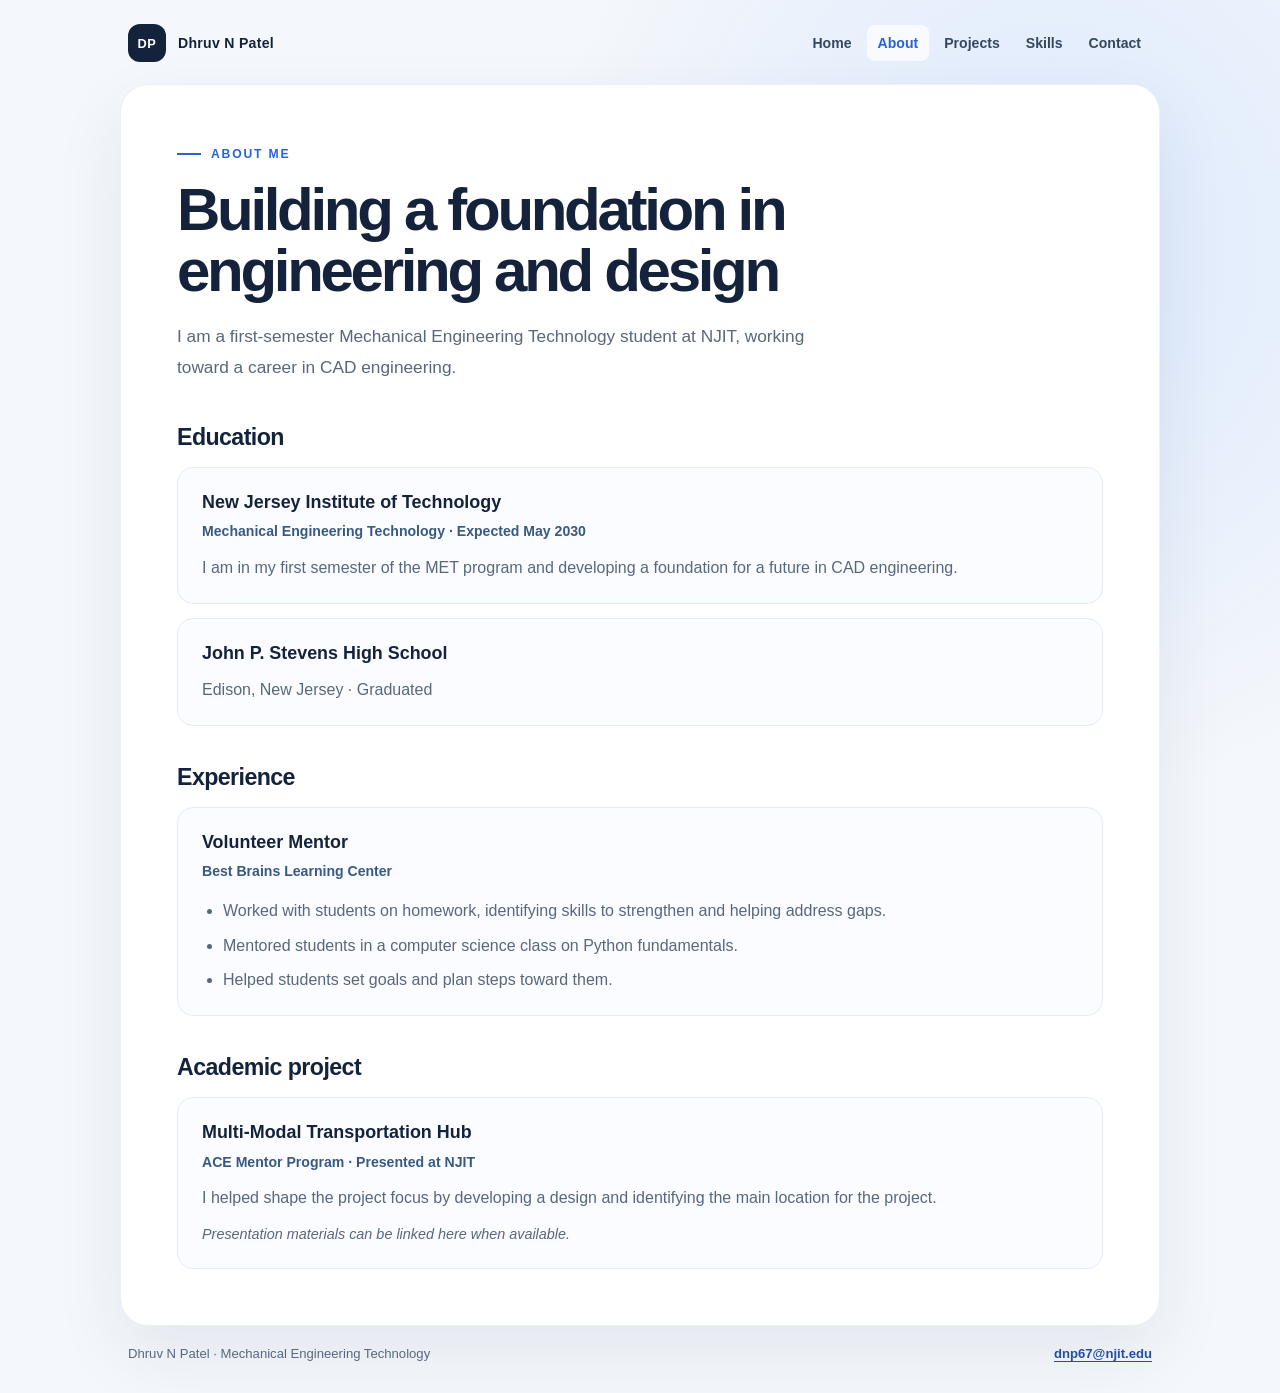
==== about.html @ a8a4599f "Build complete personal portfolio site" ====
<!DOCTYPE html>
<html lang="en">
  <head>
    <meta charset="UTF-8">
    <meta name="viewport" content="width=device-width, initial-scale=1">
    <title>About Dhruv N Patel | Portfolio</title>
    <meta name="description" content="Learn about Dhruv N Patel's education, career direction, and experience.">
    <link rel="stylesheet" href="style.css">
  </head>
  <body>
    <div class="site-shell">
      <a class="skip-link" href="#main-content">Skip to main content</a>
      <header class="site-header">
        <div class="header-topbar">
          <a class="brand" href="index.html" aria-label="Dhruv N Patel home">
            <span class="monogram" aria-hidden="true">DP</span>
            <span>Dhruv N Patel</span>
          </a>
          <button class="menu-toggle" type="button" aria-controls="site-navigation" aria-expanded="false" hidden>
            <span class="menu-toggle-icon" aria-hidden="true"><span></span><span></span><span></span></span>
            <span class="menu-toggle-label">Menu</span>
          </button>
        </div>
        <nav id="site-navigation" class="primary-navigation" aria-label="Primary navigation">
          <ul>
            <li><a href="index.html">Home</a></li>
            <li><a href="about.html" aria-current="page">About</a></li>
            <li><a href="projects.html">Projects</a></li>
            <li><a href="skills.html">Skills</a></li>
            <li><a href="contact.html">Contact</a></li>
          </ul>
        </nav>
      </header>

      <main id="main-content" class="page-content content-page">
        <header class="page-heading">
          <p class="eyebrow">About me</p>
          <h1>Building a foundation in engineering and design</h1>
          <p class="page-lede">I am a first-semester Mechanical Engineering Technology student at NJIT, working toward a career in CAD engineering.</p>
        </header>

        <section class="content-section" aria-labelledby="education-title">
          <h2 id="education-title">Education</h2>
          <article class="content-card">
            <h3>New Jersey Institute of Technology</h3>
            <p class="card-meta">Mechanical Engineering Technology · Expected May 2030</p>
            <p>I am in my first semester of the MET program and developing a foundation for a future in CAD engineering.</p>
          </article>
          <article class="content-card">
            <h3>John P. Stevens High School</h3>
            <p>Edison, New Jersey · Graduated</p>
          </article>
        </section>

        <section class="content-section" aria-labelledby="experience-title">
          <h2 id="experience-title">Experience</h2>
          <article class="content-card">
            <h3>Volunteer Mentor</h3>
            <p class="card-meta">Best Brains Learning Center</p>
            <ul class="detail-list">
              <li>Worked with students on homework, identifying skills to strengthen and helping address gaps.</li>
              <li>Mentored students in a computer science class on Python fundamentals.</li>
              <li>Helped students set goals and plan steps toward them.</li>
            </ul>
          </article>
        </section>

        <section class="content-section" aria-labelledby="academic-project-title">
          <h2 id="academic-project-title">Academic project</h2>
          <article class="content-card">
            <h3>Multi-Modal Transportation Hub</h3>
            <p class="card-meta">ACE Mentor Program · Presented at NJIT</p>
            <p>I helped shape the project focus by developing a design and identifying the main location for the project.</p>
            <p class="note-text">Presentation materials can be linked here when available.</p>
          </article>
        </section>
      </main>

      <footer class="site-footer">
        <p>Dhruv N Patel <span aria-hidden="true">·</span> Mechanical Engineering Technology</p>
        <a href="mailto:dnp67@njit.edu">dnp67@njit.edu</a>
      </footer>
    </div>
    <script src="script.js" defer></script>
  </body>
</html>
---- style.css ----
:root {
  color-scheme: light;
  --ink: #14233b;
  --muted: #58677c;
  --blue: #2863d5;
  --paper: #f4f7fb;
  --surface: #fff;
  --line: #e5ebf4;
  --content-width: 1040px;
}

* {
  box-sizing: border-box;
}

[hidden] {
  display: none !important;
}

html {
  min-width: 320px;
  scroll-behavior: smooth;
}

body {
  min-height: 100vh;
  margin: 0;
  padding: 24px 20px;
  color: var(--ink);
  background:
    radial-gradient(ellipse at 82% 18%, rgba(196, 218, 255, 0.5), transparent 34%),
    var(--paper);
  font-family: Inter, "Segoe UI", Arial, sans-serif;
}

a {
  color: var(--blue);
}

a:focus-visible {
  outline: 3px solid #174cae;
  outline-offset: 4px;
  border-radius: 3px;
}

.site-shell {
  width: min(100%, var(--content-width));
  margin-inline: auto;
}

.skip-link {
  position: absolute;
  z-index: 5;
  top: 8px;
  left: 8px;
  padding: 10px 14px;
  transform: translateY(-160%);
  border-radius: 8px;
  color: var(--surface);
  background: var(--ink);
}

.skip-link:focus {
  transform: translateY(0);
}

.site-header {
  display: flex;
  align-items: center;
  justify-content: space-between;
  gap: 20px;
  margin-bottom: 22px;
  padding: 0 8px;
}

.header-topbar {
  display: flex;
  align-items: center;
  justify-content: space-between;
  gap: 16px;
}

.menu-toggle {
  display: none;
  min-height: 44px;
  align-items: center;
  justify-content: center;
  gap: 9px;
  padding: 9px 13px;
  border: 1px solid #cbd6e7;
  border-radius: 10px;
  color: var(--ink);
  background: var(--surface);
  font: inherit;
  font-size: 0.9rem;
  font-weight: 700;
  cursor: pointer;
}

.menu-toggle:hover {
  border-color: #92acd7;
  background: #f8faff;
}

.menu-toggle:focus-visible,
.button:focus-visible,
.contact-form input:focus-visible,
.contact-form textarea:focus-visible {
  outline: 3px solid #174cae;
  outline-offset: 3px;
}

.menu-toggle-icon {
  display: grid;
  width: 18px;
  gap: 4px;
}

.menu-toggle-icon span {
  display: block;
  height: 2px;
  border-radius: 2px;
  background: currentColor;
}

.brand {
  display: inline-flex;
  flex: 0 0 auto;
  align-items: center;
  gap: 12px;
  color: var(--ink);
  font-size: 0.88rem;
  font-weight: 700;
  letter-spacing: 0.02em;
  text-decoration: none;
}

.monogram {
  display: grid;
  width: 38px;
  height: 38px;
  place-items: center;
  border-radius: 12px;
  color: var(--surface);
  background: var(--ink);
  font-size: 0.8rem;
  letter-spacing: 0.04em;
}

.primary-navigation ul {
  display: flex;
  flex-wrap: wrap;
  justify-content: flex-end;
  gap: 4px;
  margin: 0;
  padding: 0;
  list-style: none;
}

.primary-navigation a {
  display: block;
  padding: 10px 11px;
  border-radius: 8px;
  color: #344761;
  font-size: 0.88rem;
  font-weight: 600;
  text-decoration: none;
}

.primary-navigation a:hover,
.primary-navigation a[aria-current="page"] {
  color: var(--blue);
  background: rgba(255, 255, 255, 0.72);
}

.page-content {
  min-width: 0;
}

.hero {
  position: relative;
  display: grid;
  min-height: 510px;
  grid-template-columns: 1.1fr 0.9fr;
  align-items: center;
  overflow: hidden;
  border: 1px solid rgba(30, 54, 88, 0.08);
  border-radius: 28px;
  background: var(--surface);
  box-shadow: 0 28px 70px rgba(32, 53, 84, 0.11);
}

.intro {
  position: relative;
  z-index: 1;
  padding: 72px 0 72px 76px;
}

.eyebrow {
  display: inline-flex;
  align-items: center;
  gap: 10px;
  margin: 0 0 24px;
  color: var(--blue);
  font-size: 0.76rem;
  font-weight: 700;
  letter-spacing: 0.15em;
  text-transform: uppercase;
}

.eyebrow::before {
  width: 24px;
  height: 2px;
  background: currentColor;
  content: "";
}

h1 {
  max-width: 560px;
  margin: 0;
  font-size: clamp(3rem, 6vw, 5rem);
  font-weight: 700;
  letter-spacing: -0.065em;
  line-height: 1.02;
}

.description {
  max-width: 440px;
  margin: 24px 0 0;
  color: var(--muted);
  font-size: clamp(1.05rem, 1.8vw, 1.2rem);
  line-height: 1.75;
}

.field {
  display: inline-block;
  margin: 36px 0 0;
  padding: 12px 16px;
  border: 1px solid var(--line);
  border-radius: 10px;
  color: #344761;
  background: #f8faff;
  font-size: 0.82rem;
  font-weight: 600;
}

.visual {
  position: relative;
  display: grid;
  min-height: 100%;
  place-items: center;
  overflow: hidden;
  background: linear-gradient(145deg, #edf3ff, #e4edfc);
}

.visual::before,
.visual::after {
  position: absolute;
  width: 330px;
  height: 330px;
  border: 1px solid rgba(40, 99, 213, 0.12);
  border-radius: 50%;
  content: "";
}

.visual::after {
  width: 250px;
  height: 250px;
}

.orbit {
  position: absolute;
  width: 390px;
  height: 150px;
  transform: rotate(-38deg);
  border: 1px solid rgba(40, 99, 213, 0.17);
  border-radius: 50%;
}

.badge {
  position: relative;
  z-index: 1;
  display: grid;
  width: 174px;
  height: 174px;
  place-content: center;
  gap: 8px;
  border: 1px solid rgba(255, 255, 255, 0.8);
  border-radius: 50%;
  color: var(--surface);
  background: linear-gradient(145deg, #3678eb, #1f54b8);
  box-shadow: 0 22px 44px rgba(38, 91, 183, 0.25);
  text-align: center;
}

.badge strong {
  font-size: 2.1rem;
  letter-spacing: -0.06em;
}

.badge span {
  font-size: 0.72rem;
  font-weight: 700;
  letter-spacing: 0.15em;
}

.dot {
  position: absolute;
  z-index: 1;
  width: 12px;
  height: 12px;
  border: 3px solid #edf3ff;
  border-radius: 50%;
  background: #4380e6;
}

.dot-one {
  top: 23%;
  left: 25%;
}

.dot-two {
  right: 18%;
  bottom: 27%;
  width: 16px;
  height: 16px;
}

.site-footer {
  display: flex;
  flex-wrap: wrap;
  align-items: center;
  justify-content: space-between;
  gap: 8px 20px;
  padding: 20px 8px 8px;
  color: var(--muted);
  font-size: 0.82rem;
}

.site-footer p {
  margin: 0;
}

.site-footer a {
  color: #244f9d;
  font-weight: 600;
  text-decoration-thickness: 1px;
  text-underline-offset: 3px;
}

.content-page {
  padding: clamp(28px, 5vw, 56px);
  border: 1px solid rgba(30, 54, 88, 0.08);
  border-radius: 28px;
  background: var(--surface);
  box-shadow: 0 28px 70px rgba(32, 53, 84, 0.08);
}

.page-heading {
  max-width: 720px;
  margin-bottom: 42px;
}

.page-heading .eyebrow {
  margin-bottom: 18px;
}

.page-heading h1 {
  max-width: 720px;
  font-size: clamp(2.35rem, 5vw, 3.75rem);
  letter-spacing: -0.055em;
}

.page-lede {
  max-width: 660px;
  margin: 20px 0 0;
  color: var(--muted);
  font-size: 1.08rem;
  line-height: 1.75;
}

.content-section {
  margin-top: 38px;
}

.content-section > h2 {
  margin: 0 0 16px;
  font-size: 1.45rem;
  letter-spacing: -0.025em;
}

.content-card {
  margin-top: 14px;
  padding: 22px 24px;
  border: 1px solid var(--line);
  border-radius: 16px;
  background: #fbfcff;
}

.content-card h2,
.content-card h3 {
  margin: 0;
  color: var(--ink);
  font-size: 1.12rem;
  line-height: 1.4;
}

.content-card p {
  margin: 10px 0 0;
  color: var(--muted);
  line-height: 1.7;
}

.content-card .card-meta {
  margin-top: 5px;
  color: #385982;
  font-size: 0.88rem;
  font-weight: 600;
}

.detail-list {
  display: grid;
  gap: 8px;
  margin: 14px 0 0;
  padding-left: 21px;
  color: var(--muted);
  line-height: 1.65;
}

.note-text {
  font-size: 0.9rem;
  font-style: italic;
}

.project-grid {
  display: grid;
  grid-template-columns: repeat(3, minmax(0, 1fr));
  gap: 18px;
}

.project-card {
  display: flex;
  min-width: 0;
  flex-direction: column;
  overflow: hidden;
  border: 1px solid var(--line);
  border-radius: 18px;
  background: #fbfcff;
}

.project-card > img {
  display: block;
  width: 100%;
  aspect-ratio: 12 / 7;
  object-fit: cover;
  background: #edf3ff;
}

.project-card-content {
  display: flex;
  flex: 1;
  flex-direction: column;
  align-items: flex-start;
  padding: 20px;
}

.project-card-content .card-meta {
  margin: 0 0 8px;
  color: #385982;
  font-size: 0.82rem;
  font-weight: 700;
}

.project-card h2 {
  margin: 0;
  font-size: 1.18rem;
  letter-spacing: -0.025em;
  line-height: 1.35;
}

.project-card-content > p:not(.card-meta) {
  margin: 12px 0 18px;
  color: var(--muted);
  line-height: 1.65;
}

.text-link {
  margin-top: auto;
  color: #244f9d;
  font-size: 0.9rem;
  font-weight: 700;
  line-height: 1.5;
  text-decoration-thickness: 1px;
  text-underline-offset: 3px;
}

.text-link span {
  white-space: nowrap;
}

.skill-grid {
  display: grid;
  grid-template-columns: repeat(2, minmax(0, 1fr));
  gap: 14px;
}

.skill-grid .content-card {
  margin: 0;
}

.contact-layout {
  display: grid;
  grid-template-columns: repeat(2, minmax(0, 1fr));
  gap: 18px;
}

.contact-card {
  margin: 0;
  padding: 26px;
}

.contact-card h2 {
  font-size: 1.25rem;
}

.contact-email {
  display: inline-block;
  margin-top: 16px;
  color: #244f9d;
  font-size: 1.12rem;
  font-weight: 700;
  text-underline-offset: 4px;
}

.form-note {
  padding-top: 14px;
  border-top: 1px solid var(--line);
  font-size: 0.92rem;
}

.contact-form {
  display: grid;
  gap: 16px;
  margin-top: 22px;
}

.form-field {
  display: grid;
  gap: 7px;
}

.form-field label {
  color: var(--ink);
  font-size: 0.9rem;
  font-weight: 700;
}

.form-field input,
.form-field textarea {
  width: 100%;
  min-height: 44px;
  padding: 10px 12px;
  border: 1px solid #aebdd2;
  border-radius: 9px;
  color: var(--ink);
  background: var(--surface);
  font: inherit;
}

.form-field textarea {
  min-height: 120px;
  resize: vertical;
}

.button {
  display: inline-flex;
  min-height: 44px;
  align-items: center;
  justify-content: center;
  justify-self: start;
  padding: 10px 16px;
  border: 1px solid transparent;
  border-radius: 9px;
  font: inherit;
  font-weight: 700;
  cursor: pointer;
}

.button-primary {
  color: var(--surface);
  background: #2458b8;
}

.button-primary:hover {
  background: #19489d;
}

.form-status {
  min-height: 1.6em;
  margin: 0 !important;
  color: #244f9d !important;
  font-size: 0.92rem;
  font-weight: 600;
}

.profile-link-list {
  display: grid;
  gap: 12px;
  margin: 20px 0 0;
  padding: 0;
  list-style: none;
}

.profile-link-list li {
  display: flex;
  flex-wrap: wrap;
  justify-content: space-between;
  gap: 4px 12px;
  padding-bottom: 10px;
  border-bottom: 1px solid var(--line);
  font-weight: 600;
}

.profile-link-list li:last-child {
  padding-bottom: 0;
  border-bottom: 0;
}

.profile-link-list span {
  color: var(--muted);
  font-size: 0.88rem;
  font-weight: 400;
}

@media (max-width: 760px) {
  body {
    padding: 18px 16px;
  }

  .site-header {
    align-items: stretch;
    flex-direction: column;
    gap: 12px;
    margin-bottom: 16px;
    padding-inline: 2px;
  }

  .header-topbar {
    width: 100%;
  }

  .menu-toggle {
    display: inline-flex;
  }

  .js-enabled .primary-navigation {
    display: none;
    width: 100%;
    padding: 6px;
    border: 1px solid var(--line);
    border-radius: 12px;
    background: rgba(255, 255, 255, 0.94);
  }

  .js-enabled .primary-navigation.is-open {
    display: block;
  }

  .primary-navigation,
  .primary-navigation ul {
    width: 100%;
  }

  .primary-navigation ul {
    flex-direction: column;
    justify-content: flex-start;
    gap: 2px;
  }

  .primary-navigation a {
    min-height: 44px;
    padding: 12px;
  }

  .hero {
    min-height: 0;
    grid-template-columns: 1fr;
    border-radius: 22px;
  }

  .intro {
    padding: 48px 28px 38px;
  }

  .eyebrow {
    margin-bottom: 20px;
    font-size: 0.7rem;
    letter-spacing: 0.12em;
  }

  .visual {
    min-height: 260px;
  }

  .visual::before {
    width: 280px;
    height: 280px;
  }

  .visual::after {
    width: 210px;
    height: 210px;
  }

  .orbit {
    width: 330px;
    height: 125px;
  }

  .badge {
    width: 142px;
    height: 142px;
  }

  .site-footer {
    align-items: flex-start;
    flex-direction: column;
    padding-inline: 2px;
  }

  .content-page {
    padding: 30px 24px;
    border-radius: 22px;
  }

  .page-heading {
    margin-bottom: 32px;
  }

  .project-grid {
    grid-template-columns: 1fr;
    gap: 16px;
  }

  .project-card {
    display: grid;
    grid-template-columns: minmax(120px, 0.75fr) minmax(0, 1.25fr);
  }

  .project-card > img {
    height: 100%;
    min-height: 190px;
    aspect-ratio: auto;
  }

  .project-card-content {
    padding: 18px;
  }

  .contact-layout {
    grid-template-columns: 1fr;
  }
}

@media (max-width: 380px) {
  .primary-navigation a {
    padding-inline: 9px;
    font-size: 0.82rem;
  }

  .intro {
    padding-inline: 22px;
  }

  .content-page {
    padding: 26px 18px;
  }

  .project-card {
    grid-template-columns: 1fr;
  }

  .project-card > img {
    min-height: 0;
    aspect-ratio: 12 / 7;
  }

  .skill-grid {
    grid-template-columns: 1fr;
  }
}

@media (prefers-reduced-motion: no-preference) {
  .hero {
    animation: appear 650ms ease-out both;
  }

  @keyframes appear {
    from {
      opacity: 0;
      transform: translateY(12px);
    }

    to {
      opacity: 1;
      transform: translateY(0);
    }
  }
}

@media (prefers-reduced-motion: reduce) {
  html {
    scroll-behavior: auto;
  }
}
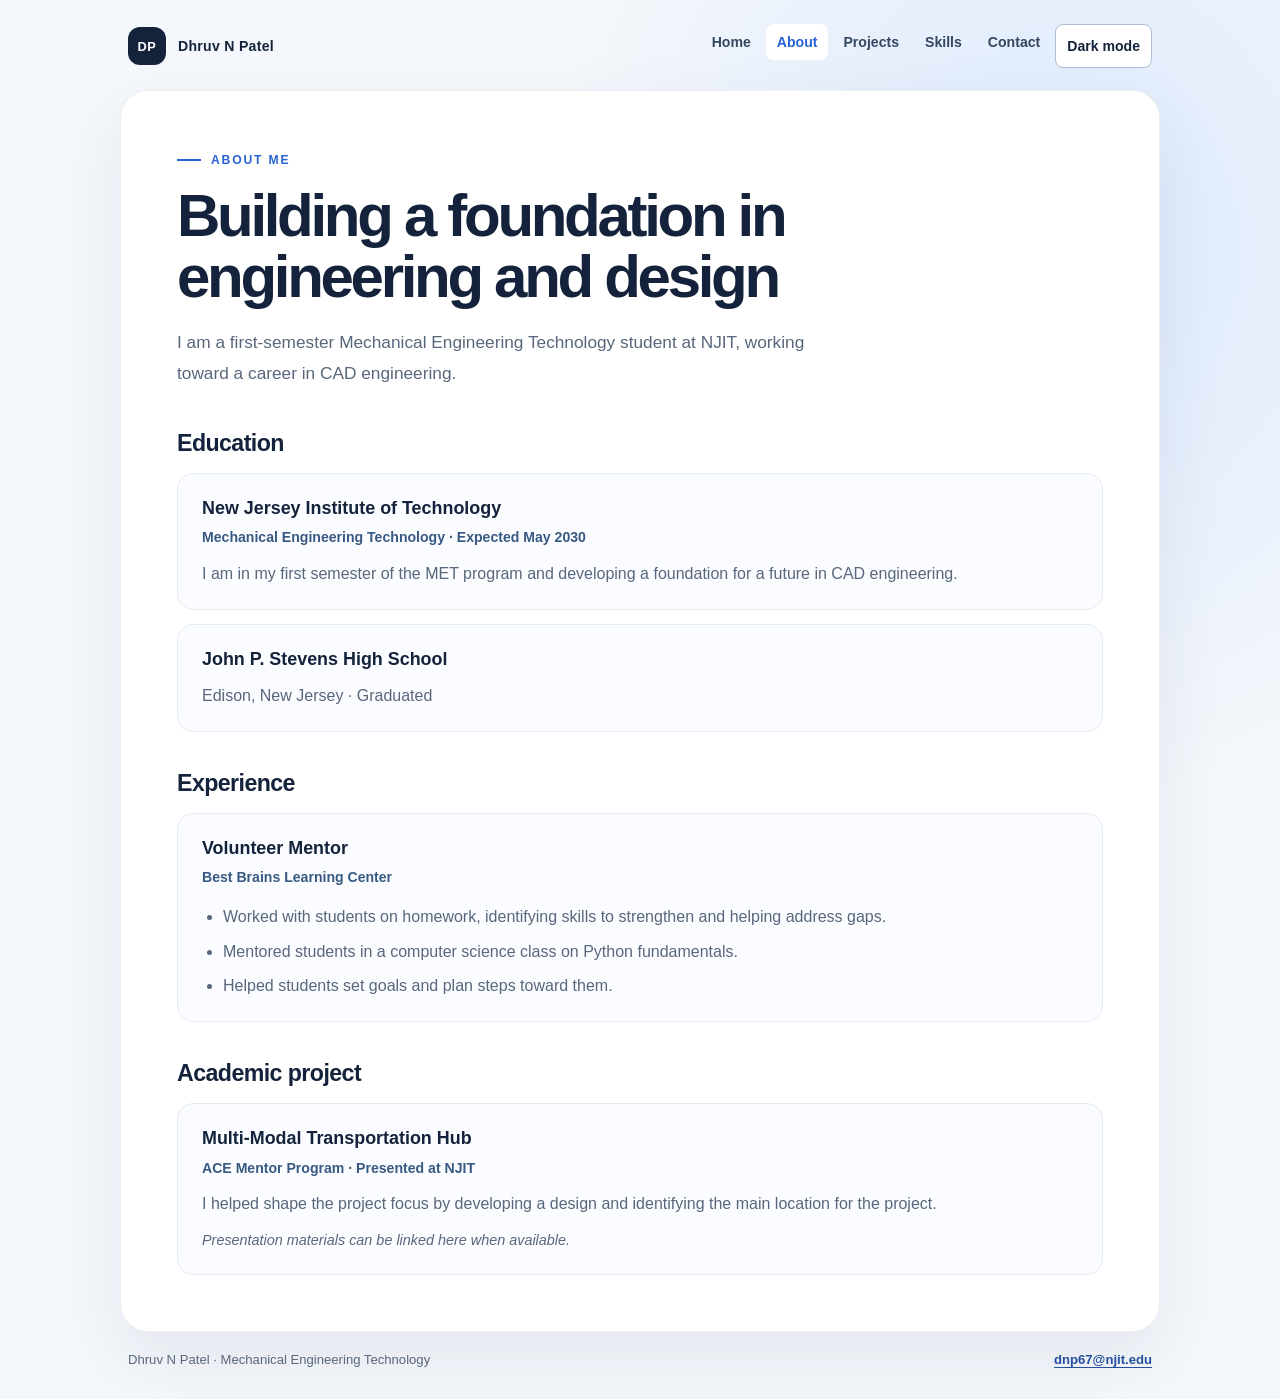
==== commit a47eb3a0: "Add persistent dark mode across portfolio pages" ====
--- a/about.html
+++ b/about.html
@@ -5,6 +5,7 @@
     <meta name="viewport" content="width=device-width, initial-scale=1">
     <title>About Dhruv N Patel | Portfolio</title>
     <meta name="description" content="Learn about Dhruv N Patel's education, career direction, and experience.">
+    <script src="script.js"></script>
     <link rel="stylesheet" href="style.css">
   </head>
   <body>
@@ -12,7 +13,7 @@
       <a class="skip-link" href="#main-content">Skip to main content</a>
       <header class="site-header">
         <div class="header-topbar">
-          <a class="brand" href="index.html" aria-label="Dhruv N Patel home">
+          <a class="brand" href="index.html">
             <span class="monogram" aria-hidden="true">DP</span>
             <span>Dhruv N Patel</span>
           </a>
@@ -28,6 +29,7 @@
             <li><a href="projects.html">Projects</a></li>
             <li><a href="skills.html">Skills</a></li>
             <li><a href="contact.html">Contact</a></li>
+            <li><button class="theme-toggle" type="button" aria-pressed="false" hidden>Dark mode</button></li>
           </ul>
         </nav>
       </header>
@@ -81,6 +83,5 @@
         <a href="mailto:dnp67@njit.edu">dnp67@njit.edu</a>
       </footer>
     </div>
-    <script src="script.js" defer></script>
   </body>
 </html>
--- a/style.css
+++ b/style.css
@@ -6,9 +6,62 @@
   --paper: #f4f7fb;
   --surface: #fff;
   --line: #e5ebf4;
+  --secondary-ink: #344761;
+  --link: #244f9d;
+  --meta: #385982;
+  --tint: #f8faff;
+  --card: #fbfcff;
+  --control-border: #aebdd2;
+  --focus: #174cae;
+  --glow: rgba(196, 218, 255, 0.5);
+  --visual-start: #edf3ff;
+  --visual-end: #e4edfc;
   --content-width: 1040px;
 }
 
+:root[data-theme="dark"] {
+  color-scheme: dark;
+  --ink: #e5edfa;
+  --muted: #b0bfd3;
+  --blue: #8bb5ff;
+  --paper: #0d1524;
+  --surface: #172338;
+  --line: #34455e;
+  --secondary-ink: #c6d5eb;
+  --link: #9fc2ff;
+  --meta: #acc8ed;
+  --tint: #203149;
+  --card: #1b293e;
+  --control-border: #7185a1;
+  --focus: #a5c7ff;
+  --glow: rgba(44, 76, 130, 0.25);
+  --visual-start: #1c3050;
+  --visual-end: #223d61;
+}
+
+.theme-toggle {
+  min-height: 44px;
+  padding: 9px 11px;
+  border: 1px solid var(--control-border);
+  border-radius: 8px;
+  color: var(--ink);
+  background: var(--surface);
+  font: inherit;
+  font-size: 0.88rem;
+  font-weight: 600;
+  cursor: pointer;
+}
+
+.theme-toggle:hover,
+.theme-toggle[aria-pressed="true"] {
+  color: var(--blue);
+  background: var(--tint);
+}
+
+.theme-toggle:focus-visible {
+  outline: 3px solid var(--focus);
+  outline-offset: 3px;
+}
 * {
   box-sizing: border-box;
 }
@@ -28,7 +81,7 @@
   padding: 24px 20px;
   color: var(--ink);
   background:
-    radial-gradient(ellipse at 82% 18%, rgba(196, 218, 255, 0.5), transparent 34%),
+    radial-gradient(ellipse at 82% 18%, var(--glow), transparent 34%),
     var(--paper);
   font-family: Inter, "Segoe UI", Arial, sans-serif;
 }
@@ -38,7 +91,7 @@
 }
 
 a:focus-visible {
-  outline: 3px solid #174cae;
+  outline: 3px solid var(--focus);
   outline-offset: 4px;
   border-radius: 3px;
 }
@@ -87,7 +140,7 @@
   justify-content: center;
   gap: 9px;
   padding: 9px 13px;
-  border: 1px solid #cbd6e7;
+  border: 1px solid var(--control-border);
   border-radius: 10px;
   color: var(--ink);
   background: var(--surface);
@@ -99,14 +152,14 @@
 
 .menu-toggle:hover {
   border-color: #92acd7;
-  background: #f8faff;
+  background: var(--tint);
 }
 
 .menu-toggle:focus-visible,
 .button:focus-visible,
 .contact-form input:focus-visible,
 .contact-form textarea:focus-visible {
-  outline: 3px solid #174cae;
+  outline: 3px solid var(--focus);
   outline-offset: 3px;
 }
 
@@ -161,7 +214,7 @@
   display: block;
   padding: 10px 11px;
   border-radius: 8px;
-  color: #344761;
+  color: var(--secondary-ink);
   font-size: 0.88rem;
   font-weight: 600;
   text-decoration: none;
@@ -170,7 +223,7 @@
 .primary-navigation a:hover,
 .primary-navigation a[aria-current="page"] {
   color: var(--blue);
-  background: rgba(255, 255, 255, 0.72);
+  background: var(--surface);
 }
 
 .page-content {
@@ -238,8 +291,8 @@
   padding: 12px 16px;
   border: 1px solid var(--line);
   border-radius: 10px;
-  color: #344761;
-  background: #f8faff;
+  color: var(--secondary-ink);
+  background: var(--tint);
   font-size: 0.82rem;
   font-weight: 600;
 }
@@ -250,7 +303,7 @@
   min-height: 100%;
   place-items: center;
   overflow: hidden;
-  background: linear-gradient(145deg, #edf3ff, #e4edfc);
+  background: linear-gradient(145deg, var(--visual-start), var(--visual-end));
 }
 
 .visual::before,
@@ -261,11 +314,13 @@
   border: 1px solid rgba(40, 99, 213, 0.12);
   border-radius: 50%;
   content: "";
+  animation: ring-breathe 6s ease-in-out infinite;
 }
 
 .visual::after {
   width: 250px;
   height: 250px;
+  animation-delay: -3s;
 }
 
 .orbit {
@@ -275,55 +330,127 @@
   transform: rotate(-38deg);
   border: 1px solid rgba(40, 99, 213, 0.17);
   border-radius: 50%;
+  animation: orbit-breathe 7s ease-in-out infinite;
+}
+
+.orbital-dots {
+  position: absolute;
+  z-index: 2;
+  top: 50%;
+  left: 50%;
+  --orbit-radius-x: 195px;
+  --orbit-radius-y: 75px;
+  width: 390px;
+  height: 150px;
+  transform: translate(-50%, -50%) rotate(-38deg);
+}
+
+.orbital-dots-outer {
+  width: 330px;
+  height: 330px;
+  --orbit-radius-x: 165px;
+  --orbit-radius-y: 165px;
+  transform: translate(-50%, -50%);
+}
+
+.orbital-dots-inner {
+  width: 250px;
+  height: 250px;
+  --orbit-radius-x: 125px;
+  --orbit-radius-y: 125px;
+  transform: translate(-50%, -50%);
+}
+
+.orbital-dots-oval {
+  width: 390px;
+  height: 150px;
 }
 
 .badge {
   position: relative;
-  z-index: 1;
+  z-index: 3;
   display: grid;
   width: 174px;
   height: 174px;
-  place-content: center;
-  gap: 8px;
-  border: 1px solid rgba(255, 255, 255, 0.8);
+  place-items: center;
+  border: 7px solid #fff;
   border-radius: 50%;
-  color: var(--surface);
-  background: linear-gradient(145deg, #3678eb, #1f54b8);
-  box-shadow: 0 22px 44px rgba(38, 91, 183, 0.25);
-  text-align: center;
-}
-
-.badge strong {
-  font-size: 2.1rem;
-  letter-spacing: -0.06em;
-}
-
-.badge span {
-  font-size: 0.72rem;
-  font-weight: 700;
-  letter-spacing: 0.15em;
+  background: #c32032;
+  box-shadow: 0 22px 44px rgba(149, 25, 41, 0.22);
+  animation: badge-float 4s ease-in-out infinite;
+}
+
+.badge img {
+  display: block;
+  width: 142px;
+  height: 142px;
+  border-radius: 50%;
+  object-fit: contain;
 }
 
 .dot {
   position: absolute;
-  z-index: 1;
-  width: 12px;
-  height: 12px;
-  border: 3px solid #edf3ff;
-  border-radius: 50%;
-  background: #4380e6;
-}
-
-.dot-one {
-  top: 23%;
-  left: 25%;
-}
-
-.dot-two {
-  right: 18%;
-  bottom: 27%;
+  top: 50%;
+  left: 50%;
   width: 16px;
   height: 16px;
+  border: 3px solid #fff;
+  border-radius: 50%;
+  background: #c32032;
+  box-shadow: 0 2px 8px rgba(20, 35, 59, 0.35);
+  offset-path: ellipse(var(--orbit-radius-x) var(--orbit-radius-y) at 50% 50%);
+  offset-anchor: center;
+  offset-rotate: 0deg;
+  animation: dot-travel 8s linear infinite;
+}
+
+.dot-one {
+  offset-distance: 0%;
+  animation-delay: -4s;
+}
+
+.dot-two {
+  width: 18px;
+  height: 18px;
+  offset-distance: 50%;
+}
+
+.dot-three {
+  width: 14px;
+  height: 14px;
+  offset-distance: 72%;
+  animation-delay: -2s;
+}
+
+@keyframes dot-travel {
+  from { offset-distance: 0%; }
+  to { offset-distance: 100%; }
+}
+
+@media (prefers-reduced-motion: reduce) {
+  .dot,
+  .orbital-dots,
+  .visual::before,
+  .visual::after,
+  .orbit,
+  .badge {
+    animation: none;
+  }
+}
+
+@keyframes badge-float {
+  0%, 100% { transform: translateY(0); }
+  50% { transform: translateY(-7px); }
+}
+
+@keyframes ring-breathe {
+  0%, 100% { opacity: 0.65; transform: scale(0.98); }
+  50% { opacity: 1; transform: scale(1.03); }
+}
+
+@keyframes orbit-breathe {
+  0%, 100% { opacity: 0.65; transform: rotate(-38deg) scale(0.97); }
+  50% { opacity: 1; transform: rotate(-38deg) scale(1.03); }
 }
 
 .site-footer {
@@ -342,7 +469,7 @@
 }
 
 .site-footer a {
-  color: #244f9d;
+  color: var(--link);
   font-weight: 600;
   text-decoration-thickness: 1px;
   text-underline-offset: 3px;
@@ -394,7 +521,7 @@
   padding: 22px 24px;
   border: 1px solid var(--line);
   border-radius: 16px;
-  background: #fbfcff;
+  background: var(--card);
 }
 
 .content-card h2,
@@ -413,7 +540,7 @@
 
 .content-card .card-meta {
   margin-top: 5px;
-  color: #385982;
+  color: var(--meta);
   font-size: 0.88rem;
   font-weight: 600;
 }
@@ -445,7 +572,7 @@
   overflow: hidden;
   border: 1px solid var(--line);
   border-radius: 18px;
-  background: #fbfcff;
+  background: var(--card);
 }
 
 .project-card > img {
@@ -466,7 +593,7 @@
 
 .project-card-content .card-meta {
   margin: 0 0 8px;
-  color: #385982;
+  color: var(--meta);
   font-size: 0.82rem;
   font-weight: 700;
 }
@@ -486,7 +613,7 @@
 
 .text-link {
   margin-top: auto;
-  color: #244f9d;
+  color: var(--link);
   font-size: 0.9rem;
   font-weight: 700;
   line-height: 1.5;
@@ -526,7 +653,7 @@
 .contact-email {
   display: inline-block;
   margin-top: 16px;
-  color: #244f9d;
+  color: var(--link);
   font-size: 1.12rem;
   font-weight: 700;
   text-underline-offset: 4px;
@@ -560,7 +687,7 @@
   width: 100%;
   min-height: 44px;
   padding: 10px 12px;
-  border: 1px solid #aebdd2;
+  border: 1px solid var(--control-border);
   border-radius: 9px;
   color: var(--ink);
   background: var(--surface);
@@ -587,7 +714,7 @@
 }
 
 .button-primary {
-  color: var(--surface);
+  color: #fff;
   background: #2458b8;
 }
 
@@ -598,7 +725,7 @@
 .form-status {
   min-height: 1.6em;
   margin: 0 !important;
-  color: #244f9d !important;
+  color: var(--link) !important;
   font-size: 0.92rem;
   font-weight: 600;
 }
@@ -659,7 +786,7 @@
     padding: 6px;
     border: 1px solid var(--line);
     border-radius: 12px;
-    background: rgba(255, 255, 255, 0.94);
+    background: var(--surface);
   }
 
   .js-enabled .primary-navigation.is-open {
@@ -717,9 +844,39 @@
     height: 125px;
   }
 
+  .orbital-dots {
+    --orbit-radius-x: 165px;
+    --orbit-radius-y: 62.5px;
+  }
+
+  .orbital-dots-outer {
+    width: 280px;
+    height: 280px;
+    --orbit-radius-x: 140px;
+    --orbit-radius-y: 140px;
+  }
+
+  .orbital-dots-inner {
+    width: 210px;
+    height: 210px;
+    --orbit-radius-x: 105px;
+    --orbit-radius-y: 105px;
+  }
+
+  .orbital-dots-oval {
+    width: 330px;
+    height: 125px;
+  }
+
   .badge {
     width: 142px;
     height: 142px;
+    border-width: 6px;
+  }
+
+  .badge img {
+    width: 116px;
+    height: 116px;
   }
 
   .site-footer {
